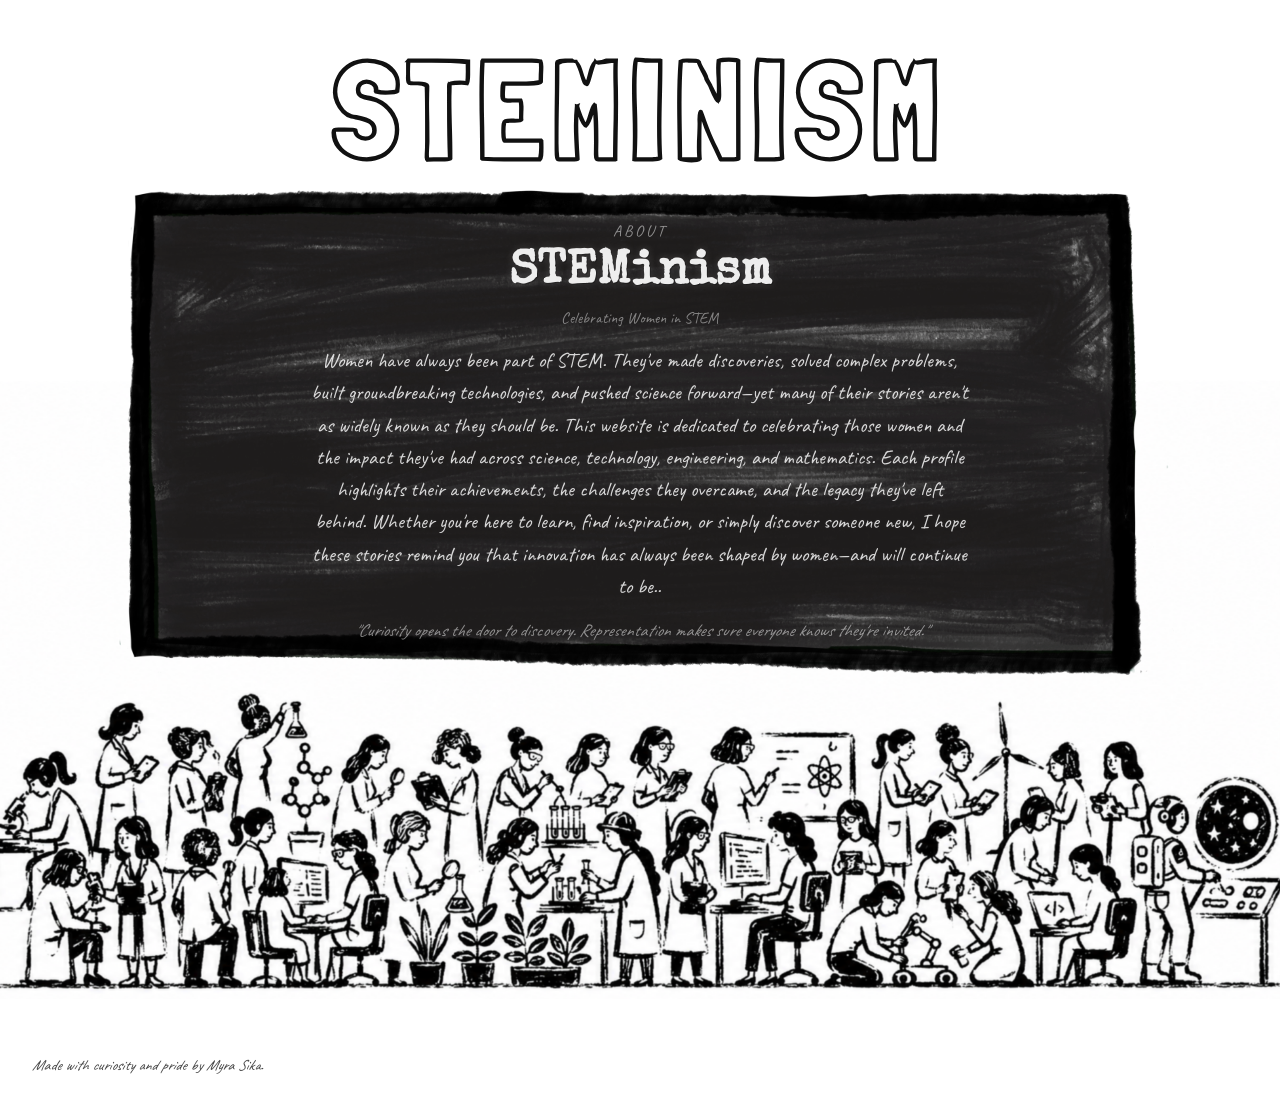
==== about.html @ 8b278360 "about page information" ====
<!DOCTYPE html>
<html lang="en">
<head>
  <meta charset="UTF-8">
  <meta name="viewport" content="width=device-width, initial-scale=1.0">
  <title>About | STEMinism</title>
  <link rel="stylesheet" href="styles.css">
</head>
<body>

  <!-- Title -->
  <h1 class="app-title">STEMINISM</h1>

  <!-- Chalkboard wrapper: position:relative so content can anchor to it -->
  <div class="chalkboard-wrapper" style="position:relative; width:85%; margin-top:-1rem;">

    <!-- Chalkboard: overflow:hidden to crop SVG -->
    <div id="chalkboard" style="
      position:relative; width:100%;
      aspect-ratio: 5637 / 2518;
      overflow:hidden; cursor:default;">

      <!-- SVG blackboard image -->
      <img
        src="images/Steminism blackboard.svg"
        alt=""
        aria-hidden="true"
        style="
          position:absolute; top:0; left:0;
          width:141.8%; height:auto;
          left:-22.7%; top:-36.3%;
          display:block; pointer-events:none; z-index:0;"
      >

      <!-- Chalk text centered on the board -->
      <div class="chalk-content" id="chalk-content" style="
        position:absolute; inset:0; z-index:1;
        display:flex; flex-direction:column;
        align-items:center; justify-content:center;
        padding:4% 12%; text-align:center;
        pointer-events:none;">
        <p class="chalk-category">About</p>
        <h2 class="chalk-name">STEMinism</h2>
        <p class="chalk-lifespan">Celebrating Women in STEM</p>
        <p class="chalk-fact">Women have always been part of STEM. They've made discoveries, solved complex problems, built groundbreaking technologies, and pushed science forward—yet many of their stories aren't as widely known as they should be.
            This website is dedicated to celebrating those women and the impact they've had across science, technology, engineering, and mathematics. Each profile highlights their achievements, the challenges they overcame, and the legacy they've left behind.
            Whether you're here to learn, find inspiration, or simply discover someone new, I hope these stories remind you that innovation has always been shaped by women—and will continue to be..</p>
        <p class="chalk-quote">"Curiosity opens the door to discovery. Representation makes sure everyone knows they're invited."</p>
      </div>
    </div>
  </div>

  <!-- bckg.png illustration -->
  <div style="width:100%; overflow:hidden; margin-top:-43%;">
    <img src="images/bckg.png" alt="Women in STEM illustration" style="width:106%; display:block; margin-left:-2.5%;">
  </div>

  <!-- Footer -->
  <footer>
    <span class="footer-credit">Made with curiosity and pride by Myra Sika.</span>
  </footer>

</body>
</html>
---- styles.css ----
@import url('https://fonts.googleapis.com/css2?family=Caveat:wght@400;600;700&family=Special+Elite&family=Londrina+Outline&display=swap');

.londrina-outline-regular {
  font-family: "Londrina Outline", sans-serif;
  font-weight: 400;
  font-style: normal;
}

* {
  box-sizing: border-box;
  margin: 0;
  padding: 0;
}

body {
  background: #ffffff;
  font-family: 'Caveat', cursive;
  min-height: 100vh;
  display: flex;
  flex-direction: column;
  align-items: center;
  overflow-x: hidden;
  position: relative;
}

/* ── Top-right pill ── */
.build-pill {
  position: absolute;
  top: 1.2rem;
  right: 1.5rem;
  background: #c8f06e;
  border-radius: 999px;
  padding: 0.6rem 1.5rem;
  font-family: 'Caveat', cursive;
  font-size: 1.15rem;
  color: #222;
  text-decoration: none;
  cursor: pointer;
  z-index: 10;
}

/* ── Title ── */
.app-title {
  font-family: "Londrina Outline", sans-serif;
  font-size: clamp(1rem, 11vw, 16rem);
  font-weight: 100;
  color: transparent;
  -webkit-text-stroke: 3px #111;
  /* text-stroke is non-standard; use -webkit-text-stroke for broader support */
  letter-spacing: 0.05em;
  text-align: center;
  margin-top: 2.5rem;
  margin-bottom: 1.5rem;
  line-height: 1;
  user-select: none;
}

/* ── Chalkboard ── */
.chalkboard-wrapper {
  width: 100%;
  max-width: 100%;
  position: relative;
  margin-bottom: 0;
}

.chalkboard {
  width: 100%;
  position: relative;
  overflow: hidden;
  cursor: pointer;
}

/* ── Chalk text inside board ── */
.chalk-content {
  position: relative;
  z-index: 2;
  text-align: center;
  width: 100%;
}

.chalk-category {
  font-family: 'Caveat', cursive;
  font-size: clamp(0.75rem, 1.5vw, 1rem);
  color: rgba(255,255,255,0.5);
  letter-spacing: 0.2em;
  text-transform: uppercase;
  margin-bottom: 0.4rem;
}

.chalk-name {
  font-family: 'Special Elite', cursive;
  font-size: clamp(1.6rem, 4vw, 3rem);
  color: rgba(255, 255, 255, 0.92);
  text-shadow:
    0 0 8px rgba(255,255,255,0.15),
    1px 1px 0 rgba(0,0,0,0.4);
  margin-bottom: 0.5rem;
  line-height: 1.1;
}

.chalk-lifespan {
  font-family: 'Caveat', cursive;
  font-size: clamp(0.8rem, 1.5vw, 1rem);
  color: rgba(255,255,255,0.45);
  margin-bottom: 1rem;
}

.chalk-fact {
  font-family: 'Caveat', cursive;
  font-size: clamp(0.95rem, 2vw, 1.3rem);
  color: rgba(255, 255, 255, 0.82);
  line-height: 1.55;
  max-width: 80%;
  margin: 0 auto 1rem;
  text-shadow: 0 0 4px rgba(255,255,255,0.08);
}

.chalk-quote {
  font-family: 'Caveat', cursive;
  font-size: clamp(0.85rem, 1.6vw, 1.1rem);
  color: rgba(255, 255, 255, 0.5);
  font-style: italic;
  max-width: 70%;
  margin: 0 auto;
  line-height: 1.4;
}

/* fade transition */
.chalk-content {
  transition: opacity 0.25s ease;
}
.chalk-content.fading {
  opacity: 0;
}

/* illustration strip handled inline in HTML */

/* ── Footer ── */
footer {
  width: 100%;
  display: flex;
  align-items: center;
  justify-content: space-between;
  padding: 0.9rem 2rem 1.2rem;
  margin-top: auto;
}

.footer-pills {
  display: flex;
  gap: 0.7rem;
}

.footer-pill {
  background: #c8f06e;
  border-radius: 999px;
  padding: 0.55rem 1.5rem;
  font-family: 'Caveat', cursive;
  font-size: 1.15rem;
  color: #222;
  text-decoration: none;
  cursor: pointer;
}

.footer-credit {
  font-family: 'Caveat', cursive;
  font-size: 0.95rem;
  color: #444;
  font-style: italic;
}

/* ── Responsive ── */
@media (max-width: 600px) {
  .chalkboard {
    aspect-ratio: unset;
    min-height: 320px;
    padding: 1.5rem 1.2rem;
  }

  .chalk-fact, .chalk-quote {
    max-width: 95%;
  }

  footer {
    flex-direction: column;
    gap: 0.8rem;
    align-items: flex-start;
    padding: 1rem 1.2rem;
  }
}
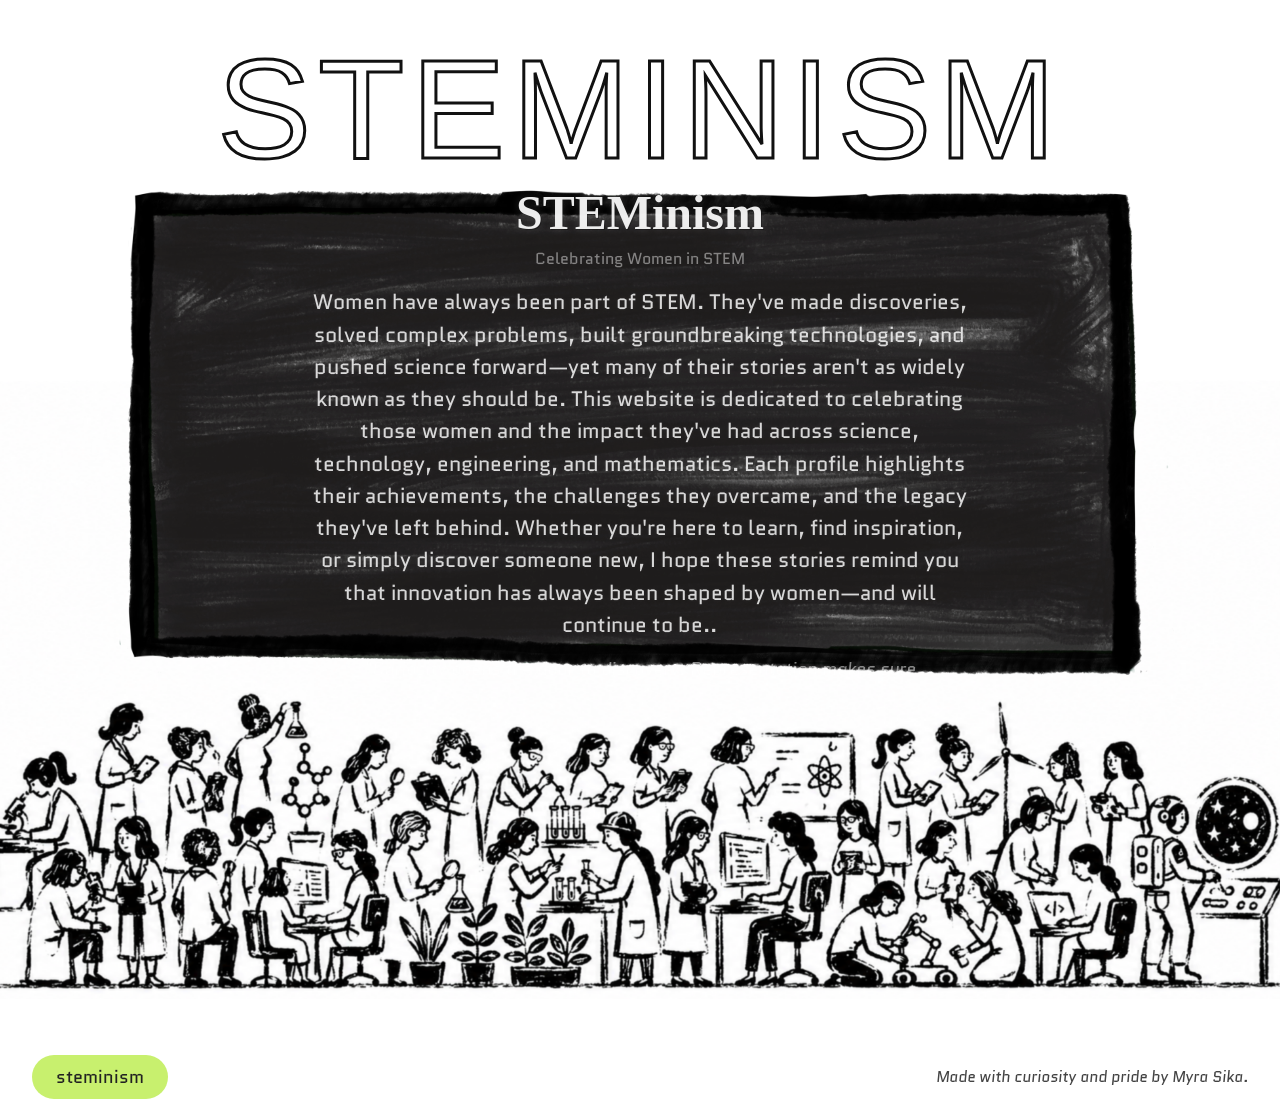
==== commit 1c040783: "Chnge about button position and font on the chalk board" ====
--- a/about.html
+++ b/about.html
@@ -57,6 +57,9 @@
 
   <!-- Footer -->
   <footer>
+    <div class="footer-pills">
+      <a class="footer-pill" href="index.html" rel="noopener noreferrer">steminism</a>
+    </div>
     <span class="footer-credit">Made with curiosity and pride by Myra Sika.</span>
   </footer>
 
--- a/styles.css
+++ b/styles.css
@@ -1,4 +1,4 @@
-@import url('https://fonts.googleapis.com/css2?family=Caveat:wght@400;600;700&family=Special+Elite&family=Londrina+Outline&display=swap');
+@import url('https://fonts.googleapis.com/css2?family=Quantico:ital,wght@0,400;0,700;1,400;1,700&display=swap');
 
 .londrina-outline-regular {
   font-family: "Londrina Outline", sans-serif;
@@ -14,7 +14,7 @@
 
 body {
   background: #ffffff;
-  font-family: 'Caveat', cursive;
+  font-family: 'Quantico', sans-serif;
   min-height: 100vh;
   display: flex;
   flex-direction: column;
@@ -31,7 +31,7 @@
   background: #c8f06e;
   border-radius: 999px;
   padding: 0.6rem 1.5rem;
-  font-family: 'Caveat', cursive;
+  font-family: 'Quantico', sans-serif;
   font-size: 1.15rem;
   color: #222;
   text-decoration: none;
@@ -79,7 +79,7 @@
 }
 
 .chalk-category {
-  font-family: 'Caveat', cursive;
+  font-family: 'Quantico', sans-serif;
   font-size: clamp(0.75rem, 1.5vw, 1rem);
   color: rgba(255,255,255,0.5);
   letter-spacing: 0.2em;
@@ -99,14 +99,14 @@
 }
 
 .chalk-lifespan {
-  font-family: 'Caveat', cursive;
+  font-family: 'Quantico', sans-serif;
   font-size: clamp(0.8rem, 1.5vw, 1rem);
   color: rgba(255,255,255,0.45);
   margin-bottom: 1rem;
 }
 
 .chalk-fact {
-  font-family: 'Caveat', cursive;
+  font-family: 'Quantico', sans-serif;
   font-size: clamp(0.95rem, 2vw, 1.3rem);
   color: rgba(255, 255, 255, 0.82);
   line-height: 1.55;
@@ -116,7 +116,7 @@
 }
 
 .chalk-quote {
-  font-family: 'Caveat', cursive;
+  font-family: 'Quantico', sans-serif;
   font-size: clamp(0.85rem, 1.6vw, 1.1rem);
   color: rgba(255, 255, 255, 0.5);
   font-style: italic;
@@ -154,7 +154,7 @@
   background: #c8f06e;
   border-radius: 999px;
   padding: 0.55rem 1.5rem;
-  font-family: 'Caveat', cursive;
+  font-family: 'Quantico', sans-serif;
   font-size: 1.15rem;
   color: #222;
   text-decoration: none;
@@ -162,7 +162,7 @@
 }
 
 .footer-credit {
-  font-family: 'Caveat', cursive;
+  font-family: 'Quantico', sans-serif;
   font-size: 0.95rem;
   color: #444;
   font-style: italic;
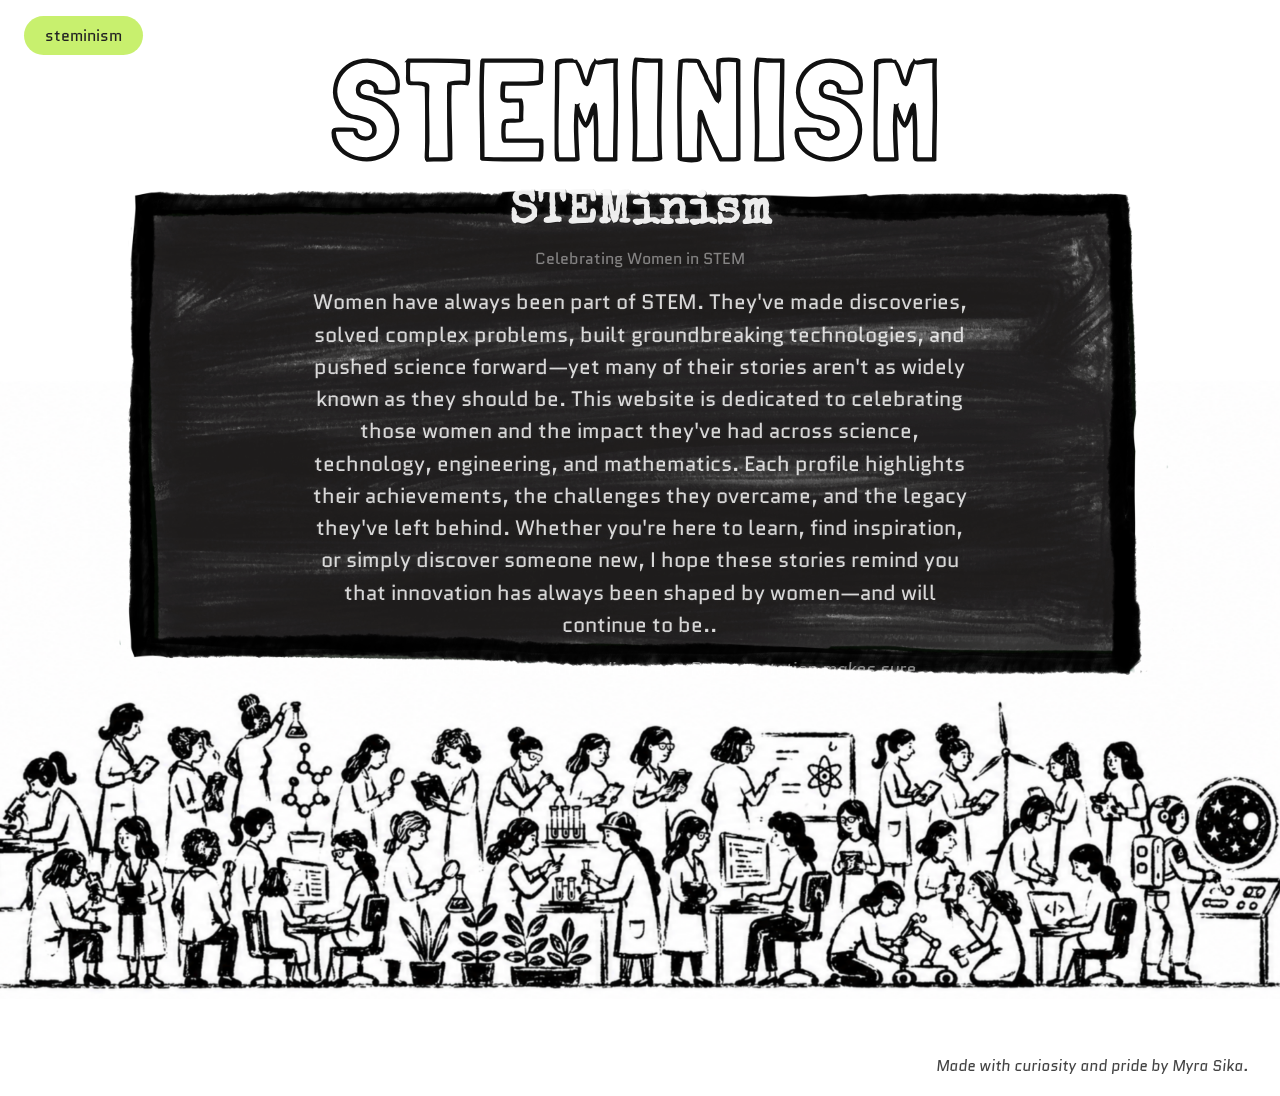
==== commit 801b2679: "Button position changes" ====
--- a/about.html
+++ b/about.html
@@ -10,6 +10,9 @@
 
   <!-- Title -->
   <h1 class="app-title">STEMINISM</h1>
+
+  <!-- Top-left home pill -->
+  <a class="home-pill" href="index.html" rel="noopener noreferrer">steminism</a>
 
   <!-- Chalkboard wrapper: position:relative so content can anchor to it -->
   <div class="chalkboard-wrapper" style="position:relative; width:85%; margin-top:-1rem;">
@@ -57,9 +60,7 @@
 
   <!-- Footer -->
   <footer>
-    <div class="footer-pills">
-      <a class="footer-pill" href="index.html" rel="noopener noreferrer">steminism</a>
-    </div>
+    <div class="footer-pills"></div>
     <span class="footer-credit">Made with curiosity and pride by Myra Sika.</span>
   </footer>
 
--- a/styles.css
+++ b/styles.css
@@ -1,4 +1,4 @@
-@import url('https://fonts.googleapis.com/css2?family=Quantico:ital,wght@0,400;0,700;1,400;1,700&display=swap');
+@import url('https://fonts.googleapis.com/css2?family=Caveat:wght@400;600;700&family=Quantico:ital,wght@0,400;0,700;1,400;1,700&family=Special+Elite&family=Londrina+Outline&display=swap');
 
 .londrina-outline-regular {
   font-family: "Londrina Outline", sans-serif;
@@ -14,7 +14,7 @@
 
 body {
   background: #ffffff;
-  font-family: 'Quantico', sans-serif;
+  font-family: 'Caveat', cursive;
   min-height: 100vh;
   display: flex;
   flex-direction: column;
@@ -26,17 +26,33 @@
 /* ── Top-right pill ── */
 .build-pill {
   position: absolute;
-  top: 1.2rem;
+  top: 1rem;
   right: 1.5rem;
   background: #c8f06e;
   border-radius: 999px;
-  padding: 0.6rem 1.5rem;
-  font-family: 'Quantico', sans-serif;
-  font-size: 1.15rem;
+  padding: 0.5rem 1.3rem;
+  font-family: 'Quantico', sans-serif;
+  font-size: 1rem;
   color: #222;
   text-decoration: none;
   cursor: pointer;
-  z-index: 10;
+  z-index: 20;
+}
+
+/* ── Top-left pill ── */
+.home-pill {
+  position: absolute;
+  top: 1rem;
+  left: 1.5rem;
+  background: #c8f06e;
+  border-radius: 999px;
+  padding: 0.5rem 1.3rem;
+  font-family: 'Quantico', sans-serif;
+  font-size: 1rem;
+  color: #222;
+  text-decoration: none;
+  cursor: pointer;
+  z-index: 20;
 }
 
 /* ── Title ── */
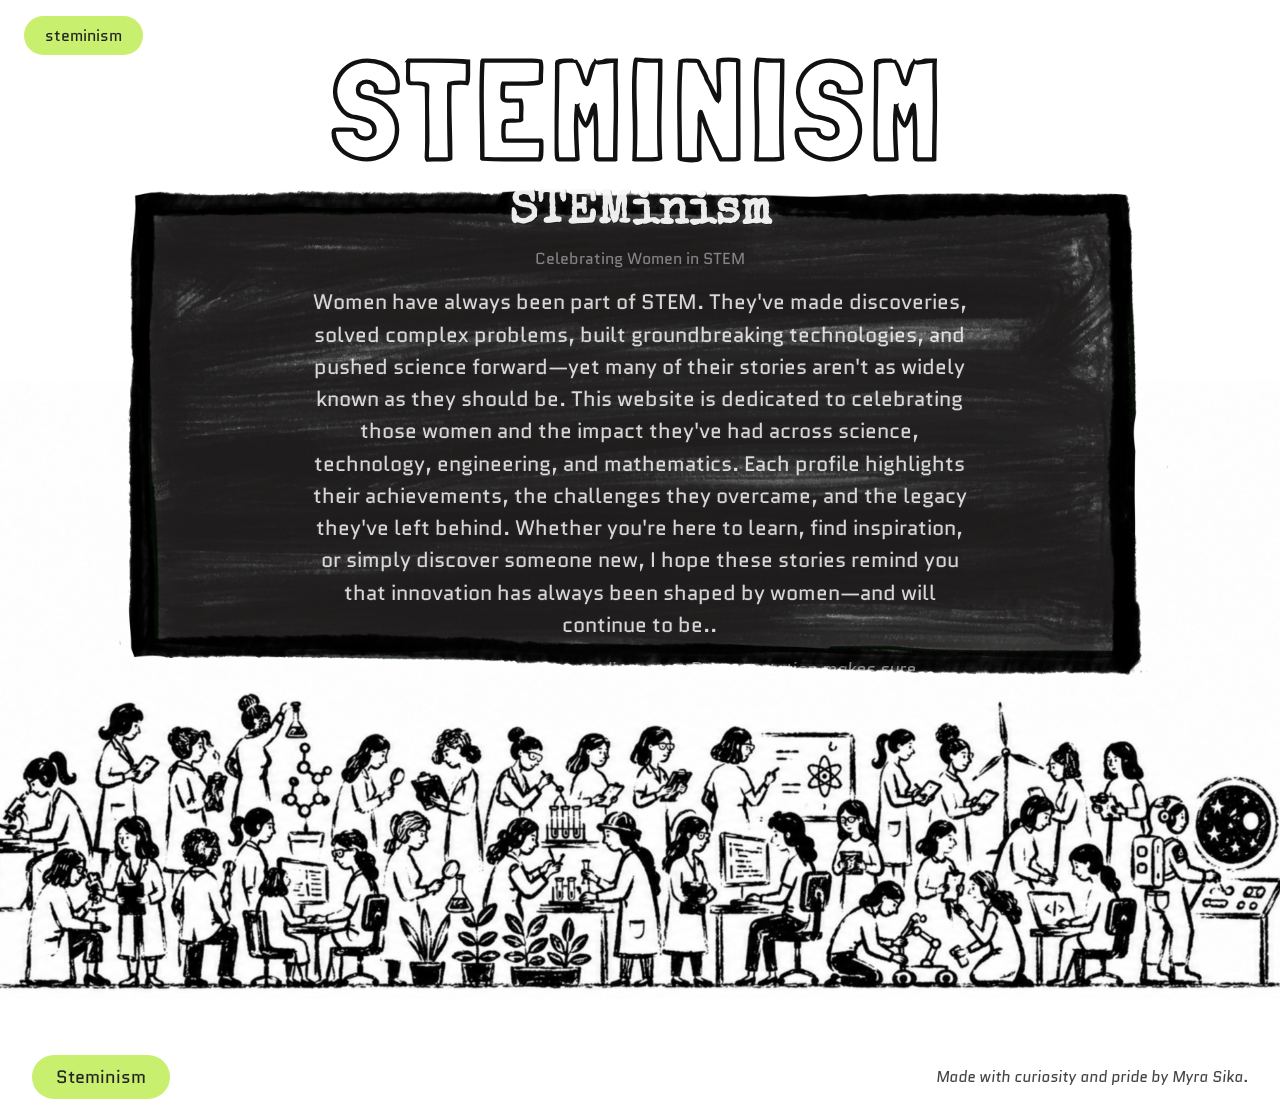
==== commit 6454ffb5: "Button position changes" ====
--- a/about.html
+++ b/about.html
@@ -60,7 +60,9 @@
 
   <!-- Footer -->
   <footer>
-    <div class="footer-pills"></div>
+    <div class="footer-pills">
+      <a class="footer-pill" href="index.html" rel="noopener noreferrer">Steminism</a>
+    </div>
     <span class="footer-credit">Made with curiosity and pride by Myra Sika.</span>
   </footer>
 
